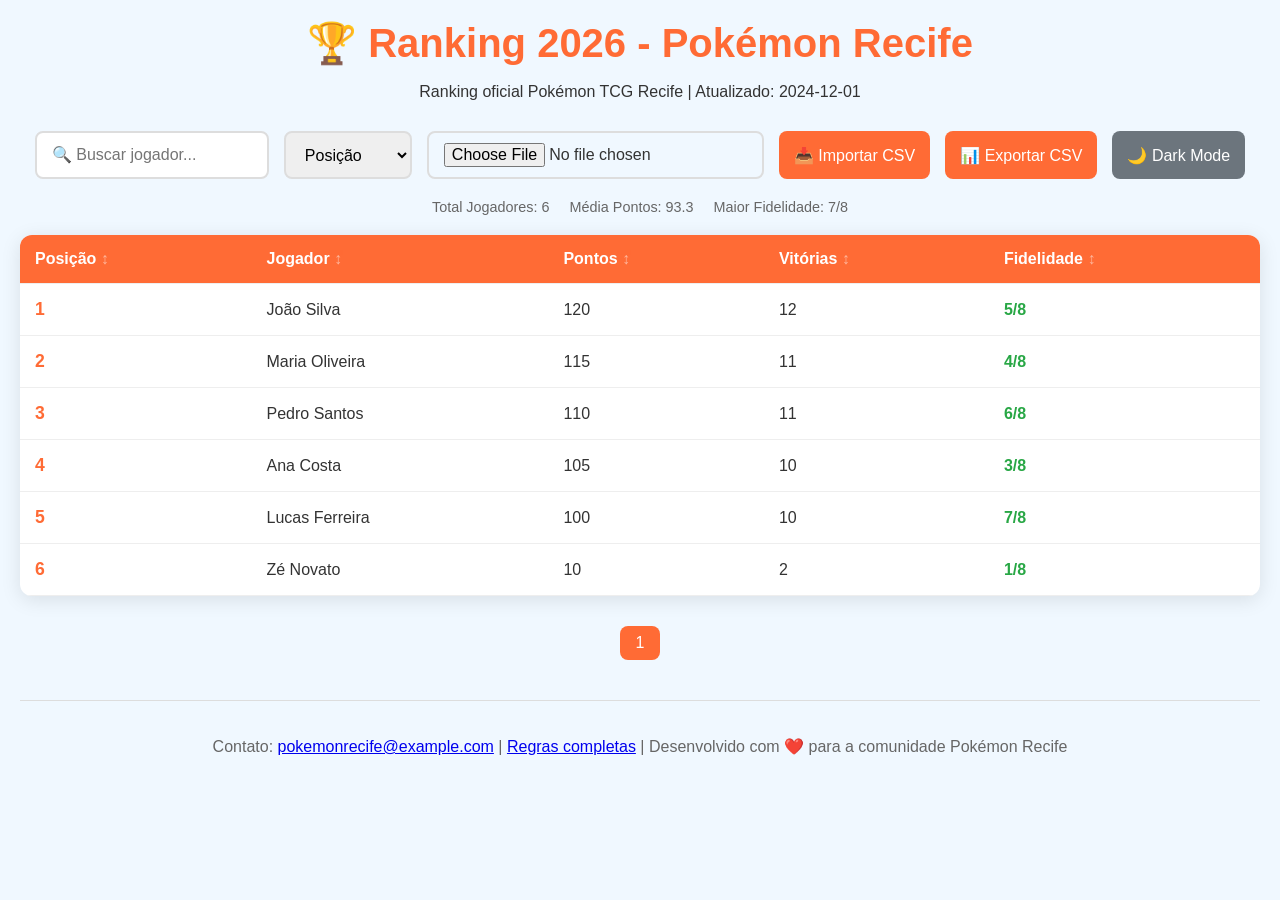
==== ranking pokemon/ranking.html @ 26d68e6d "Initial commit" ====
<!DOCTYPE html>
<html lang="pt-BR">
<head>
    <meta charset="UTF-8">
    <meta name="viewport" content="width=device-width, initial-scale=1.0">
    <title>Ranking 2026 - Pokémon Recife</title>
    <link rel="stylesheet" href="css/style.css">
</head>

<body>
    <div class="header">
        <h1>🏆 Ranking 2026 - Pokémon Recife</h1>
        <p>Ranking oficial Pokémon TCG Recife | <span id="lastUpdate">Atualizado: 2024-12-01</span></p>
    </div>

    <div class="controls">
        <input type="text" id="search" placeholder="🔍 Buscar jogador..." />

        <select id="sortSelect">
            <option value="position">Posição</option>
            <option value="player">Jogador</option>
            <option value="points">Pontos</option>
            <option value="wins">Vitórias</option>
            <option value="fidelidade">Fidelidade</option>
        </select>

        <input type="file" id="csvFile" accept=".csv" />
        <button onclick="importCSV()">📥 Importar CSV</button>

        <button onclick="exportCSV()">📊 Exportar CSV</button>
        <button class="theme-toggle" onclick="toggleTheme()">🌙 Dark Mode</button>
    </div>

    <div class="stats">
        <div>Total Jogadores: <span id="totalPlayers">0</span></div>
        <div>Média Pontos: <span id="avgPoints">0</span></div>
        <div>Maior Fidelidade: <span id="topFidelidade">0/0</span></div>
    </div>

    <div class="table-container">
        <table id="rankingTable">
            <thead>
                <tr>
                    <th class="sortable" onclick="sortTable(0)">Posição</th>
                    <th class="sortable" onclick="sortTable(1)">Jogador</th>
                    <th class="sortable" onclick="sortTable(2)">Pontos</th>
                    <th class="sortable" onclick="sortTable(3)">Vitórias</th>
                    <th class="sortable" onclick="sortTable(4)">Fidelidade</th>
                </tr>
            </thead>
            <tbody id="tableBody"></tbody>
        </table>
    </div>

    <div class="pagination" id="pagination"></div>

    <footer>
        <p>Contato: <a href="mailto:pokemonrecife@example.com">pokemonrecife@example.com</a> | 
        <a href="#">Regras completas</a> | Desenvolvido com ❤️ para a comunidade Pokémon Recife</p>
    </footer>

    <script src="js/script.js"></script>
</body>
</html>
</html>
---- ranking pokemon/css/style.css ----
:root {
    --bg: #f0f8ff;
    --card: white;
    --text: #333;
    --accent: #ff6b35;
    --hover: #f5f5f5;
}

[data-theme="dark"] {
    --bg: #1a1a1a;
    --card: #2a2a2a;
    --text: #eee;
    --accent: #ff8c42;
    --hover: #3a3a3a;
}

* {
    box-sizing: border-box;
}

body {
    font-family: 'Segoe UI', Tahoma, Geneva, Verdana, sans-serif;
    max-width: 1400px;
    margin: 0 auto;
    padding: 20px;
    background: var(--bg);
    color: var(--text);
    transition: all 0.3s;
}

.header {
    text-align: center;
    margin-bottom: 30px;
}

.header h1 {
    color: var(--accent);
    margin: 0;
    font-size: 2.5em;
}

.controls {
    display: flex;
    gap: 15px;
    flex-wrap: wrap;
    justify-content: center;
    margin-bottom: 20px;
}

input, select, button {
    padding: 10px 15px;
    border: 2px solid #ddd;
    border-radius: 8px;
    font-size: 16px;
}

input:focus, button:focus {
    outline: none;
    border-color: var(--accent);
}

button {
    background: var(--accent);
    color: white;
    border: none;
    cursor: pointer;
    transition: all 0.3s;
}

button:hover {
    background: #e55a2b;
    transform: translateY(-2px);
}

.theme-toggle {
    background: #6c757d;
}

table {
    width: 100%;
    border-collapse: collapse;
    background: var(--card);
    box-shadow: 0 4px 20px rgba(0,0,0,0.1);
    border-radius: 12px;
    overflow: hidden;
}

th, td {
    padding: 15px;
    text-align: left;
    border-bottom: 1px solid #eee;
}

th {
    background: var(--accent);
    color: white;
    font-weight: 600;
    cursor: pointer;
    user-select: none;
    position: sticky;
    top: 0;
    z-index: 10;
}

th:hover {
    background: #e55a2b;
}

.sortable::after {
    content: ' ↕';
    opacity: 0.5;
}

.sorted-asc::after {
    content: ' ↑';
}

.sorted-desc::after {
    content: ' ↓';
}

tr {
    transition: background 0.2s;
}

tr:hover {
    background: var(--hover);
}

.win-rate {
    font-weight: bold;
    color: #28a745;
}

.position {
    font-weight: bold;
    color: var(--accent);
    font-size: 1.1em;
}

.stats {
    display: flex;
    gap: 20px;
    margin: 20px 0;
    font-size: 0.9em;
    color: #666;
    justify-content: center;
    flex-wrap: wrap;
}

.pagination {
    display: flex;
    justify-content: center;
    gap: 10px;
    margin: 30px 0;
    flex-wrap: wrap;
}

.page-btn {
    padding: 8px 12px;
    min-width: 40px;
}

.page-active {
    background: var(--accent) !important;
}

@media (max-width: 768px) {
    .controls {
        flex-direction: column;
        align-items: center;
    }

    th, td {
        padding: 10px 8px;
        font-size: 14px;
    }

    .stats {
        flex-direction: column;
        gap: 10px;
    }
}

footer {
    text-align: center;
    margin-top: 40px;
    padding-top: 20px;
    border-top: 1px solid #ddd;
    color: #666;
}
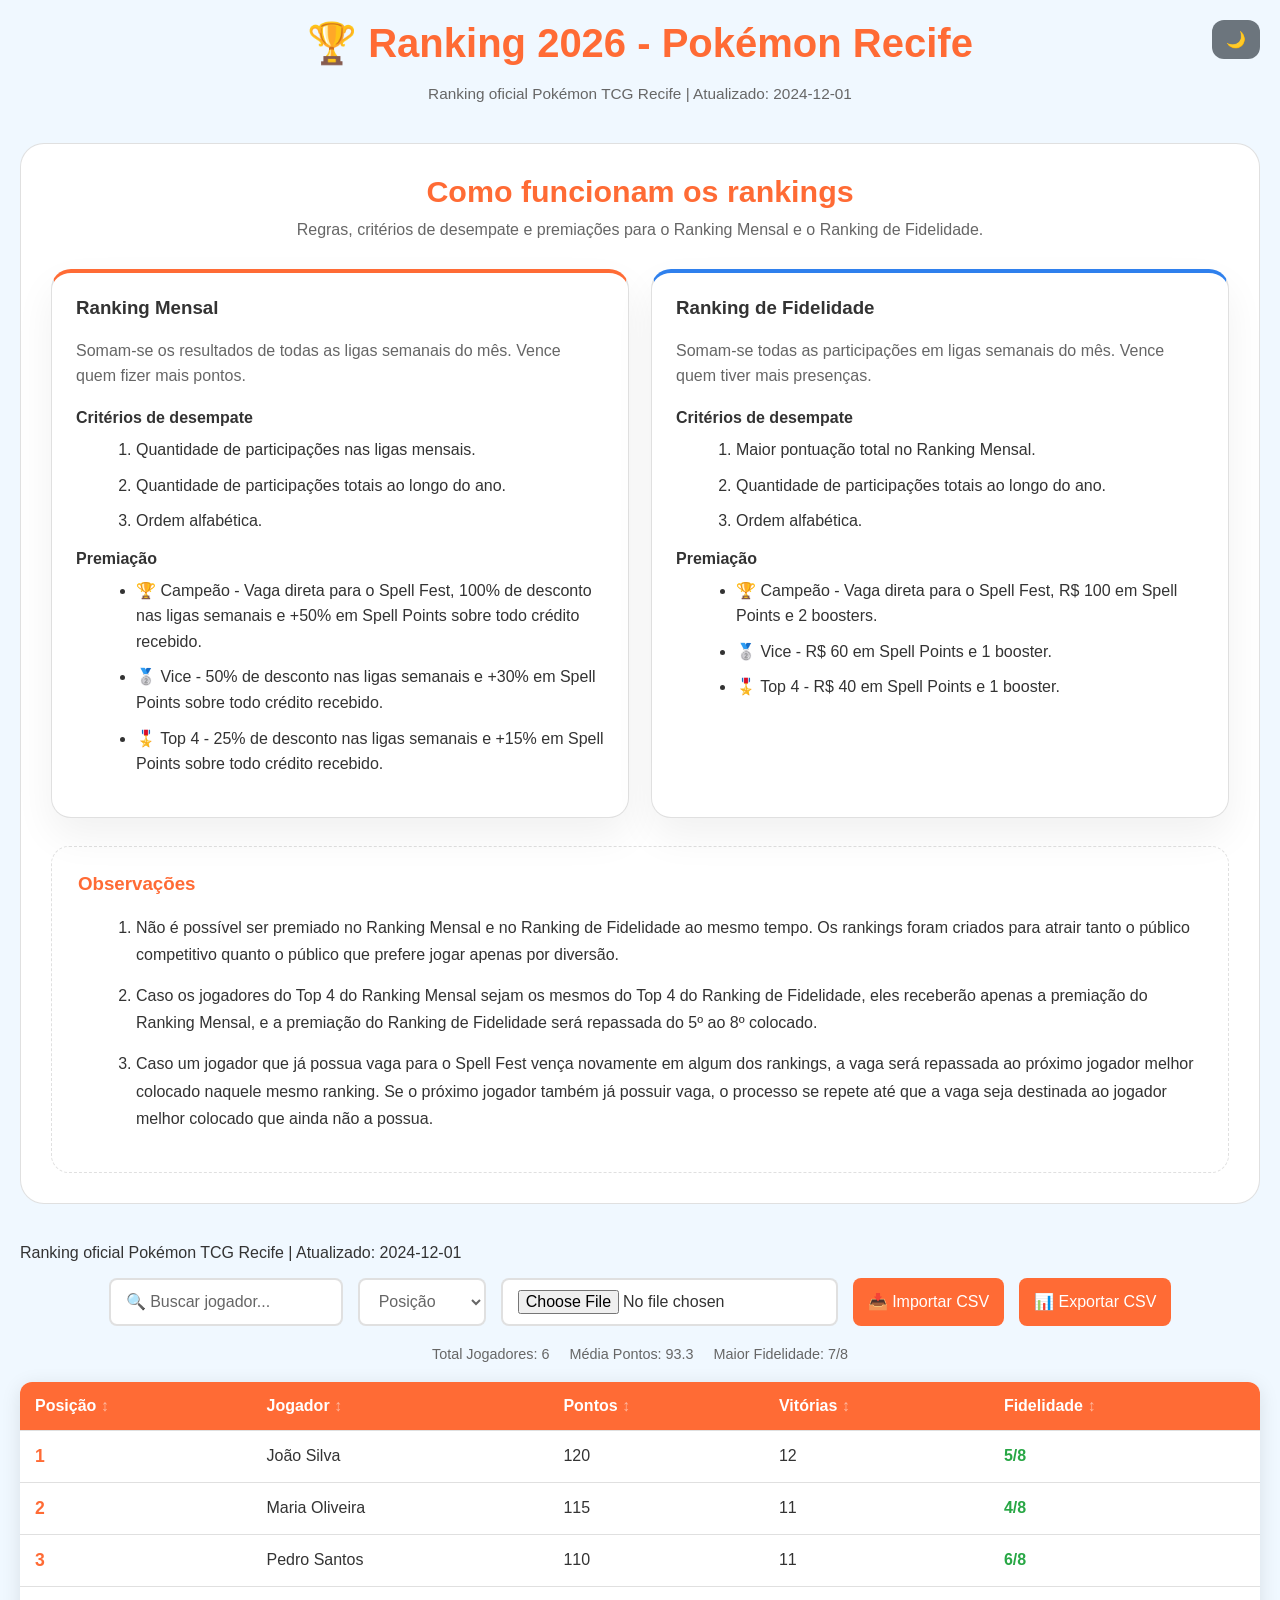
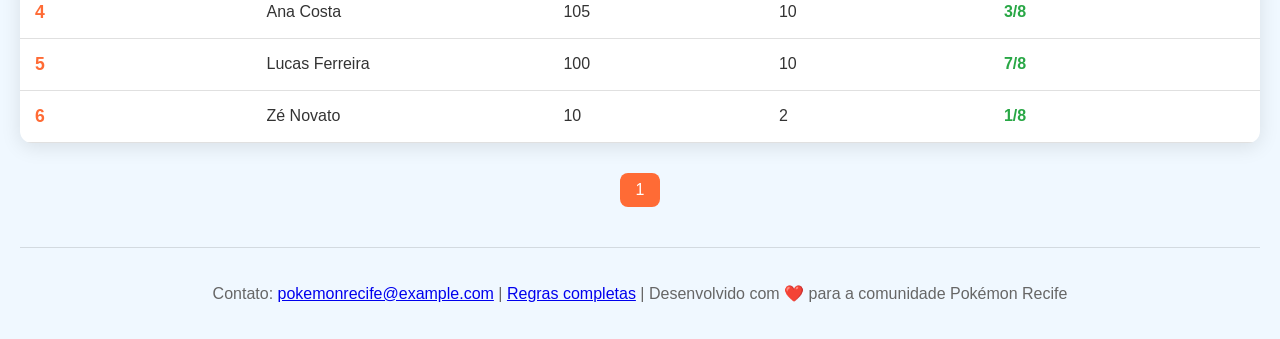
==== commit 52b0a275: "feat: enhance ranking section with detailed descriptions and observations" ====
--- a/ranking pokemon/ranking.html
+++ b/ranking pokemon/ranking.html
@@ -8,8 +8,86 @@
 </head>
 
 <body>
+
+    <!-- Animação de intro: Pokébola -->
+    <div id="pokeIntro">
+        <div class="pokeball">
+            <div class="pokeball-top"></div>
+            <div class="pokeball-middle">
+                <div class="pokeball-btn"></div>
+            </div>
+            <div class="pokeball-bottom"></div>
+        </div>
+    </div>
+
     <div class="header">
-        <h1>🏆 Ranking 2026 - Pokémon Recife</h1>
+        <div class="header-top">
+            <h1>🏆 Ranking 2026 - Pokémon Recife</h1>
+            <button class="theme-toggle" onclick="toggleTheme()" aria-label="Alternar tema">🌙</button>
+        </div>
+        <p class="header-meta">Ranking oficial Pokémon TCG Recife | <span id="lastUpdate">Atualizado: 2024-12-01</span></p>
+    </div>
+
+    <section class="info-section">
+        <div class="info-header">
+            <h2>Como funcionam os rankings</h2>
+            <p>Regras, critérios de desempate e premiações para o Ranking Mensal e o Ranking de Fidelidade.</p>
+        </div>
+
+        <div class="cards-grid">
+            <article class="info-card card-monthly">
+                <h3>Ranking Mensal</h3>
+                <p class="card-intro">Somam-se os resultados de todas as ligas semanais do mês. Vence quem fizer mais pontos.</p>
+                <div class="card-block">
+                    <strong>Critérios de desempate</strong>
+                    <ol>
+                        <li>Quantidade de participações nas ligas mensais.</li>
+                        <li>Quantidade de participações totais ao longo do ano.</li>
+                        <li>Ordem alfabética.</li>
+                    </ol>
+                </div>
+                <div class="card-block">
+                    <strong>Premiação</strong>
+                    <ul>
+                        <li>🏆 Campeão - Vaga direta para o Spell Fest, 100% de desconto nas ligas semanais e +50% em Spell Points sobre todo crédito recebido.</li>
+                        <li>🥈 Vice - 50% de desconto nas ligas semanais e +30% em Spell Points sobre todo crédito recebido.</li>
+                        <li>🎖️ Top 4 - 25% de desconto nas ligas semanais e +15% em Spell Points sobre todo crédito recebido.</li>
+                    </ul>
+                </div>
+            </article>
+
+            <article class="info-card card-loyalty">
+                <h3>Ranking de Fidelidade</h3>
+                <p class="card-intro">Somam-se todas as participações em ligas semanais do mês. Vence quem tiver mais presenças.</p>
+                <div class="card-block">
+                    <strong>Critérios de desempate</strong>
+                    <ol>
+                        <li>Maior pontuação total no Ranking Mensal.</li>
+                        <li>Quantidade de participações totais ao longo do ano.</li>
+                        <li>Ordem alfabética.</li>
+                    </ol>
+                </div>
+                <div class="card-block">
+                    <strong>Premiação</strong>
+                    <ul>
+                        <li>🏆 Campeão - Vaga direta para o Spell Fest, R$ 100 em Spell Points e 2 boosters.</li>
+                        <li>🥈 Vice - R$ 60 em Spell Points e 1 booster.</li>
+                        <li>🎖️ Top 4 - R$ 40 em Spell Points e 1 booster.</li>
+                    </ul>
+                </div>
+            </article>
+        </div>
+
+        <div class="observations">
+            <h3>Observações</h3>
+            <ol>
+                <li>Não é possível ser premiado no Ranking Mensal e no Ranking de Fidelidade ao mesmo tempo. Os rankings foram criados para atrair tanto o público competitivo quanto o público que prefere jogar apenas por diversão.</li>
+                <li>Caso os jogadores do Top 4 do Ranking Mensal sejam os mesmos do Top 4 do Ranking de Fidelidade, eles receberão apenas a premiação do Ranking Mensal, e a premiação do Ranking de Fidelidade será repassada do 5º ao 8º colocado.</li>
+                <li>Caso um jogador que já possua vaga para o Spell Fest vença novamente em algum dos rankings, a vaga será repassada ao próximo jogador melhor colocado naquele mesmo ranking. Se o próximo jogador também já possuir vaga, o processo se repete até que a vaga seja destinada ao jogador melhor colocado que ainda não a possua.</li>
+            </ol>
+        </div>
+    </section>
+
         <p>Ranking oficial Pokémon TCG Recife | <span id="lastUpdate">Atualizado: 2024-12-01</span></p>
     </div>
 
@@ -28,7 +106,6 @@
         <button onclick="importCSV()">📥 Importar CSV</button>
 
         <button onclick="exportCSV()">📊 Exportar CSV</button>
-        <button class="theme-toggle" onclick="toggleTheme()">🌙 Dark Mode</button>
     </div>
 
     <div class="stats">
@@ -61,5 +138,4 @@
 
     <script src="js/script.js"></script>
 </body>
-</html>
 </html>
--- a/ranking pokemon/css/style.css
+++ b/ranking pokemon/css/style.css
@@ -2,16 +2,20 @@
     --bg: #f0f8ff;
     --card: white;
     --text: #333;
+    --muted: #666;
+    --border: rgba(0, 0, 0, 0.12);
     --accent: #ff6b35;
     --hover: #f5f5f5;
 }
 
 [data-theme="dark"] {
-    --bg: #1a1a1a;
-    --card: #2a2a2a;
-    --text: #eee;
+    --bg: #121212;
+    --card: #242424;
+    --text: #f4f4f4;
+    --muted: rgba(255, 255, 255, 0.72);
+    --border: rgba(255, 255, 255, 0.12);
     --accent: #ff8c42;
-    --hover: #3a3a3a;
+    --hover: #2f2f2f;
 }
 
 * {
@@ -29,8 +33,19 @@
 }
 
 .header {
+    margin-bottom: 30px;
     text-align: center;
-    margin-bottom: 30px;
+    position: relative;
+}
+
+.header-top {
+    display: flex;
+    justify-content: center;
+    align-items: center;
+    gap: 16px;
+    margin-bottom: 18px;
+    position: relative;
+    width: 100%;
 }
 
 .header h1 {
@@ -39,6 +54,46 @@
     font-size: 2.5em;
 }
 
+.header-meta {
+    margin: 0;
+    color: var(--muted);
+    font-size: 0.96em;
+}
+
+.header-description {
+    background: var(--card);
+    border: 1px solid var(--border);
+    border-radius: 18px;
+    padding: 24px;
+    margin: 24px auto 20px;
+    max-width: 980px;
+    text-align: left;
+    color: var(--text);
+}
+
+.header-description h2 {
+    margin: 18px 0 10px;
+    font-size: 1.2em;
+    color: var(--accent);
+}
+
+.header-description p,
+.header-description ol,
+.header-description ul {
+    margin: 0 0 14px;
+    line-height: 1.7;
+    color: var(--text);
+}
+
+.header-description ol,
+.header-description ul {
+    padding-left: 20px;
+}
+
+.header-description li {
+    margin-bottom: 10px;
+}
+
 .controls {
     display: flex;
     gap: 15px;
@@ -49,9 +104,16 @@
 
 input, select, button {
     padding: 10px 15px;
-    border: 2px solid #ddd;
+    border: 2px solid var(--border);
     border-radius: 8px;
     font-size: 16px;
+    background: var(--card);
+    color: var(--text);
+}
+
+input::placeholder,
+select {
+    color: var(--muted);
 }
 
 input:focus, button:focus {
@@ -68,12 +130,25 @@
 }
 
 button:hover {
-    background: #e55a2b;
+    filter: brightness(0.95);
     transform: translateY(-2px);
 }
 
 .theme-toggle {
     background: #6c757d;
+    padding: 10px 14px;
+    border-radius: 12px;
+    min-width: 48px;
+    text-align: center;
+    position: absolute;
+    right: 0;
+    top: 0;
+}
+
+.header-meta {
+    margin: 0;
+    color: var(--muted);
+    font-size: 0.96em;
 }
 
 table {
@@ -88,7 +163,7 @@
 th, td {
     padding: 15px;
     text-align: left;
-    border-bottom: 1px solid #eee;
+    border-bottom: 1px solid var(--border);
 }
 
 th {
@@ -143,7 +218,7 @@
     gap: 20px;
     margin: 20px 0;
     font-size: 0.9em;
-    color: #666;
+    color: var(--muted);
     justify-content: center;
     flex-wrap: wrap;
 }
@@ -182,10 +257,193 @@
     }
 }
 
+.info-section {
+    background: var(--card);
+    border: 1px solid var(--border);
+    border-radius: 24px;
+    padding: 30px;
+    margin: 40px 0;
+}
+
+.info-header {
+    text-align: center;
+    margin-bottom: 30px;
+}
+
+.info-header h2 {
+    margin: 0;
+    font-size: 1.9em;
+    color: var(--accent);
+}
+
+.info-header p {
+    margin: 12px auto 0;
+    max-width: 720px;
+    color: var(--muted);
+}
+
+.cards-grid {
+    display: grid;
+    grid-template-columns: repeat(2, minmax(280px, 1fr));
+    gap: 22px;
+    margin-bottom: 28px;
+}
+
+.info-card {
+    background: var(--card);
+    border-radius: 20px;
+    padding: 24px;
+    box-shadow: 0 18px 40px rgba(0, 0, 0, 0.06);
+    border: 1px solid var(--border);
+}
+
+.info-card h3 {
+    margin-top: 0;
+    color: var(--text);
+}
+
+.card-monthly {
+    border-top: 4px solid #ff6b35;
+}
+
+.card-loyalty {
+    border-top: 4px solid #2f80ed;
+}
+
+.card-intro {
+    margin: 14px 0 20px;
+    color: var(--muted);
+    line-height: 1.6;
+}
+
+.card-block strong {
+    display: block;
+    margin-bottom: 10px;
+    color: var(--text);
+}
+
+.card-block ol,
+.card-block ul {
+    margin: 0 0 16px 20px;
+    color: var(--text);
+    line-height: 1.6;
+}
+
+.card-block li {
+    margin-bottom: 10px;
+}
+
+.observations {
+    background: var(--card);
+    border: 1px dashed var(--border);
+    border-radius: 18px;
+    padding: 26px;
+}
+
+.observations h3 {
+    margin-top: 0;
+    color: var(--accent);
+}
+
+.observations ol {
+    margin: 16px 0 0 18px;
+    color: var(--text);
+    line-height: 1.7;
+}
+
+.observations li {
+    margin-bottom: 14px;
+}
+
 footer {
     text-align: center;
     margin-top: 40px;
     padding-top: 20px;
-    border-top: 1px solid #ddd;
-    color: #666;
+    border-top: 1px solid var(--border);
+    color: var(--muted);
+}
+
+@media (max-width: 900px) {
+    .cards-grid {
+        grid-template-columns: 1fr;
+    }
+}
+
+/* ── Pokébola Intro ── */
+#pokeIntro {
+    position: fixed;
+    inset: 0;
+    background: #1a1a1a;
+    display: flex;
+    align-items: center;
+    justify-content: center;
+    z-index: 9999;
+    animation: introFadeOut 0.5s ease 2.4s forwards;
+}
+
+#pokeIntro.hidden {
+    display: none;
+}
+
+@keyframes introFadeOut {
+    to { opacity: 0; pointer-events: none; }
+}
+
+.pokeball {
+    width: 160px;
+    height: 160px;
+    border-radius: 50%;
+    overflow: hidden;
+    position: relative;
+    box-shadow: 0 0 40px rgba(255, 107, 53, 0.6);
+    animation: pokeShake 0.4s ease 1.2s 2 alternate, pokeOpen 0.3s ease 2s forwards;
+}
+
+@keyframes pokeShake {
+    from { transform: rotate(-15deg); }
+    to   { transform: rotate(15deg); }
+}
+
+@keyframes pokeOpen {
+    0%   { transform: scale(1); }
+    50%  { transform: scale(1.3); }
+    100% { transform: scale(0) rotate(360deg); opacity: 0; }
+}
+
+.pokeball-top {
+    height: 50%;
+    background: #ff1a1a;
+}
+
+.pokeball-bottom {
+    height: 50%;
+    background: white;
+}
+
+.pokeball-middle {
+    position: absolute;
+    top: 50%;
+    left: 0;
+    right: 0;
+    transform: translateY(-50%);
+    height: 16px;
+    background: #222;
+    display: flex;
+    align-items: center;
+    justify-content: center;
+}
+
+.pokeball-btn {
+    width: 36px;
+    height: 36px;
+    border-radius: 50%;
+    background: white;
+    border: 5px solid #222;
+    box-shadow: 0 0 0 4px white;
+    animation: btnGlow 0.6s ease 1.2s infinite alternate;
+}
+
+@keyframes btnGlow {
+    from { box-shadow: 0 0 0 4px white; }
+    to   { box-shadow: 0 0 12px 4px #ffdd57; }
 }
